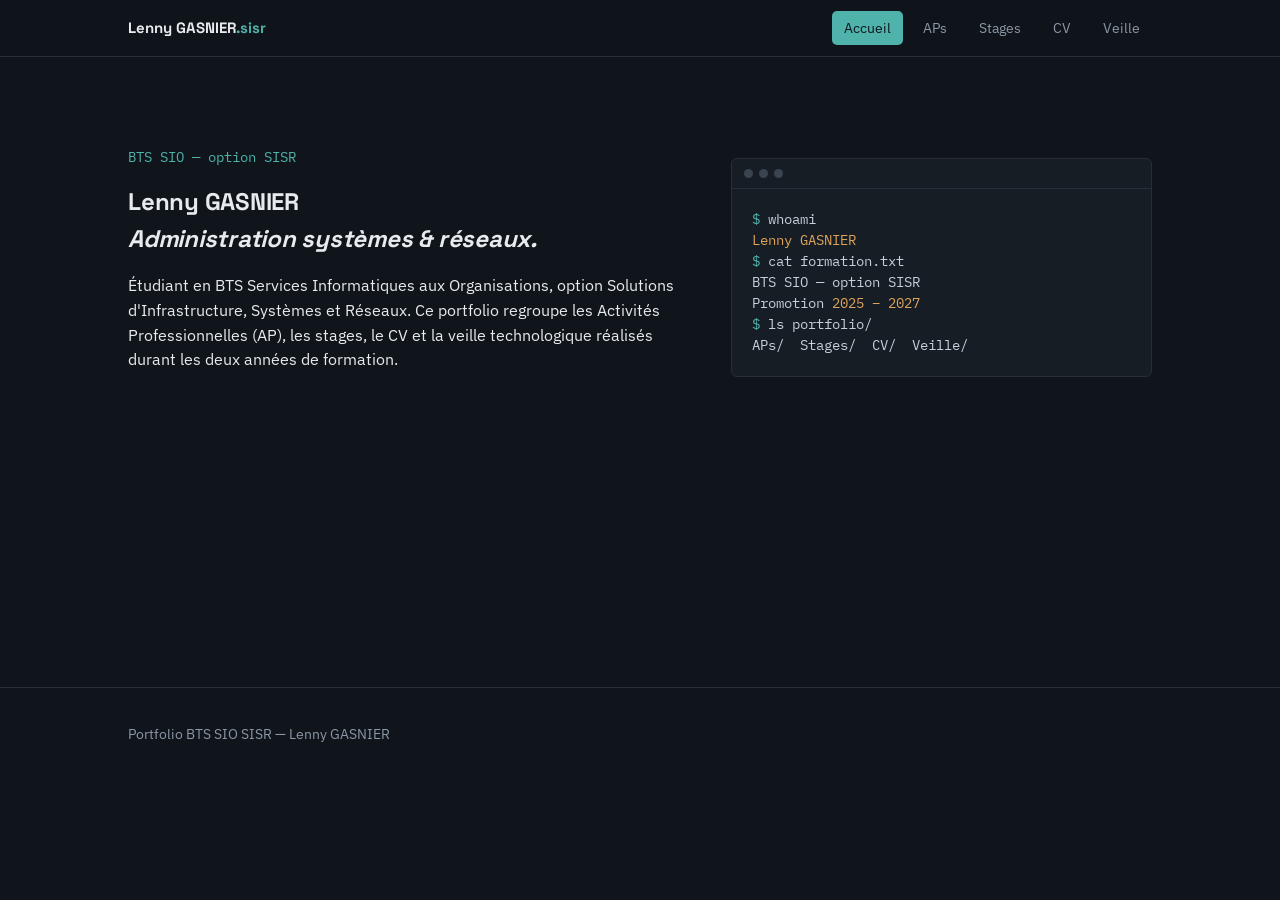
==== index.html @ a981031b "Rename index.html.html to index.html" ====
<!doctype html>
<html lang="fr">
<head>
<meta charset="utf-8">
<meta name="viewport" content="width=device-width, initial-scale=1">
<title>Portfolio SISR — Lenny GASNIER</title>
<link rel="preconnect" href="https://fonts.googleapis.com">
<link rel="preconnect" href="https://fonts.gstatic.com" crossorigin>
<link href="https://fonts.googleapis.com/css2?family=Space+Grotesk:wght@500;700&family=IBM+Plex+Sans:wght@400;500;600&family=IBM+Plex+Mono:wght@400;500&display=swap" rel="stylesheet">
<link rel="stylesheet" href="cssbrouillon.css">
</head>
<body>

<nav>
  <div class="wrap">
    <div class="brand">Lenny GASNIER<span>.sisr</span></div>
    <ul>
      <li><button class="tab active" data-view="accueil">Accueil</button></li>
      <li><button class="tab" data-view="aps">APs</button></li>
      <li><button class="tab" data-view="stages">Stages</button></li>
      <li><button class="tab" data-view="cv">CV</button></li>
      <li><button class="tab" data-view="veille">Veille</button></li>
    </ul>
  </div>
</nav>

<main class="wrap">

  <!-- ACCUEIL -->
  <section id="view-accueil" class="view active">
    <div class="hero-grid">
      <div>
        <div class="hero-eyebrow mono">BTS SIO — option SISR</div>
        <h1>Lenny GASNIER<br><em>Administration systèmes &amp; réseaux.</em></h1>
        <p class="lead">Étudiant en BTS Services Informatiques aux Organisations, option Solutions d'Infrastructure, Systèmes et Réseaux. Ce portfolio regroupe les Activités Professionnelles (AP), les stages, le CV et la veille technologique réalisés durant les deux années de formation.</p>
      </div>
      <div class="terminal">
        <div class="terminal-bar"><span></span><span></span><span></span></div>
        <pre><span class="k">$</span> whoami
<span class="v">Lenny GASNIER</span>
<span class="k">$</span> cat formation.txt
BTS SIO — option SISR
Promotion <span class="v">2025 – 2027</span>
<span class="k">$</span> ls portfolio/
APs/  Stages/  CV/  Veille/</pre>
      </div>
    </div>
  </section>

  <!-- APs -->
  <section id="view-aps" class="view">
    <div id="aps-list">
      <div class="section-head">
        <h2>Activités Professionnelles</h2>
        <span class="count mono" id="aps-count"></span>
      </div>
      <div class="tag-grid" id="aps-grid"></div>
    </div>
    <div id="aps-detail" class="detail">
      <button class="back-btn" data-back="aps-list">← Retour aux APs</button>
      <div id="aps-detail-content"></div>
    </div>
  </section>

  <!-- STAGES -->
  <section id="view-stages" class="view">
    <div id="stages-list">
      <div class="section-head">
        <h2>Stages</h2>
        <span class="count mono" id="stages-count"></span>
      </div>
      <div class="tag-grid" id="stages-grid"></div>
    </div>
    <div id="stages-detail" class="detail">
      <button class="back-btn" data-back="stages-list">← Retour aux stages</button>
      <div id="stages-detail-content"></div>
    </div>
  </section>

  <!-- CV -->
  <section id="view-cv" class="view">
    <div class="section-head"><h2>CV</h2></div>
    <div class="placeholder-box">
      Emplacement réservé pour le CV.<br>
      <a href="docs/cv_lenny_gasnier.pdf" download>Télécharger le CV (PDF)</a>
    </div>
  </section>

  <!-- VEILLE -->
  <section id="view-veille" class="view">
    <div class="section-head">
      <h2>Veille technologique</h2>
      <span class="count mono">thèmes à compléter</span>
    </div>
    <div class="veille-grid">
      <div class="veille-card"><h3>Thème 1 — à définir</h3></div>
      <div class="veille-card"><h3>Thème 2 — à définir</h3></div>
      <div class="veille-card"><h3>Thème 3 — à définir</h3></div>
    </div>
  </section>

</main>

<footer>
  <div class="wrap">
    <span>Portfolio BTS SIO SISR — Lenny GASNIER</span>
  </div>
</footer>

<script src="jsbrouillon.js"></script>
</body>
</html>
---- cssbrouillon.css ----
:root{
  --bg:#10151b; --panel:#161d25; --panel-2:#1b232c;
  --text:#e7eaee; --muted:#8b97a5;
  --accent:#4fb3ac; --accent-soft:#4fb3ac26; --amber:#e0a458;
  --line:#262e38; --radius:6px;
}
*{box-sizing:border-box;}
body{margin:0;background:var(--bg);color:var(--text);font-family:'IBM Plex Sans',sans-serif;line-height:1.55;}
h1,h2,h3{font-family:'Space Grotesk',sans-serif;margin:0;letter-spacing:-0.01em;}
.mono{font-family:'IBM Plex Mono',monospace;}
a{color:var(--accent);text-decoration:none;}
a:hover{text-decoration:underline;}
.wrap{max-width:1080px;margin:0 auto;padding:0 28px;}

/* NAV */
nav{position:sticky;top:0;z-index:20;background:rgba(16,21,27,.92);backdrop-filter:blur(6px);border-bottom:1px solid var(--line);}
nav .wrap{display:flex;align-items:center;justify-content:space-between;height:56px;}
nav .brand{font-family:'Space Grotesk';font-weight:700;font-size:15px;}
nav .brand span{color:var(--accent);}
nav ul{list-style:none;display:flex;gap:8px;margin:0;padding:0;}
nav button.tab{
  background:none;border:none;color:var(--muted);font-family:'IBM Plex Sans';
  font-size:14px;cursor:pointer;padding:8px 12px;border-radius:5px;
}
nav button.tab:hover{color:var(--text);}
nav button.tab.active{color:var(--bg);background:var(--accent);}

main{min-height:70vh;}
.view{display:none;padding:56px 0 72px;}
.view.active{display:block;}

/* HERO (accueil) */
.hero-grid{display:grid;grid-template-columns:1.3fr 1fr;gap:56px;align-items:center;padding:34px 0 10px;}
.hero-eyebrow{color:var(--accent);font-size:14px;margin-bottom:14px;}
.hero h1{font-size:42px;line-height:1.15;font-weight:700;}
.hero h1 em{font-style:normal;color:var(--accent);}
.hero p.lead{color:var(--muted);max-width:48ch;margin-top:18px;font-size:16.5px;}
.terminal{background:var(--panel);border:1px solid var(--line);border-radius:var(--radius);overflow:hidden;}
.terminal-bar{display:flex;gap:6px;padding:10px 12px;border-bottom:1px solid var(--line);}
.terminal-bar span{width:9px;height:9px;border-radius:50%;background:#3a4451;}
.terminal pre{margin:0;padding:20px;font-family:'IBM Plex Mono';font-size:13.5px;color:#c7d0d9;white-space:pre-wrap;}
.terminal .k{color:var(--accent);} .terminal .v{color:var(--amber);}

.section-head{display:flex;align-items:baseline;justify-content:space-between;margin-bottom:30px;flex-wrap:wrap;gap:8px;}
.section-head h2{font-size:26px;}
.section-head .count{color:var(--muted);font-size:14px;}

/* TAG GRID (APs / Stages) */
.tag-grid{display:grid;grid-template-columns:repeat(auto-fill,minmax(220px,1fr));gap:14px;}
.tag-card{
  background:var(--panel);border:1px solid var(--line);border-radius:var(--radius);
  padding:20px;cursor:pointer;transition:border-color .15s ease, transform .15s ease;
}
.tag-card:hover{border-color:var(--accent);transform:translateY(-2px);}
.tag-card .num{font-family:'IBM Plex Mono';color:var(--accent);font-size:12.5px;}
.tag-card h3{font-size:16.5px;margin-top:8px;font-weight:500;line-height:1.3;}
.tag-card .period{color:var(--muted);font-size:13px;margin-top:10px;}
.tag-card.empty{border-style:dashed;color:var(--muted);}
.tag-card.empty h3{color:var(--muted);}

/* DETAIL PAGE */
.detail{display:none;}
.detail.active{display:block;}
.back-btn{
  background:none;border:1px solid var(--line);color:var(--muted);font-family:'IBM Plex Mono';
  font-size:13px;padding:8px 14px;border-radius:5px;cursor:pointer;margin-bottom:26px;
}
.back-btn:hover{color:var(--text);border-color:var(--accent);}
.detail-card{background:var(--panel);border:1px solid var(--line);border-radius:var(--radius);padding:32px;}
.detail-card h2{font-size:24px;margin-bottom:6px;}
.detail-card .meta{color:var(--muted);font-size:14px;margin-bottom:26px;}
.detail-block{margin-bottom:22px;}
.detail-block h4{font-size:12.5px;text-transform:uppercase;letter-spacing:.06em;color:var(--accent);margin-bottom:8px;font-family:'IBM Plex Mono';font-weight:500;}
.detail-block p{margin:0;color:#c7d0d9;font-size:14.5px;}
.stack-row{display:flex;flex-wrap:wrap;gap:8px;}
.stack-row span{font-family:'IBM Plex Mono';font-size:12px;background:var(--panel-2);border:1px solid var(--line);padding:4px 9px;border-radius:4px;color:#c7d0d9;}
.detail-grid2{display:grid;grid-template-columns:1fr 1fr;gap:22px;}
@media (max-width:640px){.detail-grid2{grid-template-columns:1fr;}}

/* CV / VEILLE placeholders */
.placeholder-box{
  border:1px dashed var(--line);border-radius:var(--radius);background:var(--panel);
  padding:40px;text-align:center;color:var(--muted);font-size:14.5px;
}
.veille-grid{display:grid;grid-template-columns:repeat(auto-fill,minmax(220px,1fr));gap:14px;}
.veille-card{background:var(--panel);border:1px solid var(--line);border-radius:var(--radius);padding:20px;}
.veille-card h3{font-size:15.5px;font-weight:500;color:var(--muted);}

footer{border-top:1px solid var(--line);padding:36px 0;color:var(--muted);font-size:13.5px;}
footer .wrap{display:flex;justify-content:space-between;flex-wrap:wrap;gap:12px;}

@media (max-width:820px){.hero-grid{grid-template-columns:1fr;}.hero h1{font-size:32px;}nav ul{gap:2px;}nav button.tab{font-size:13px;padding:7px 9px;}}
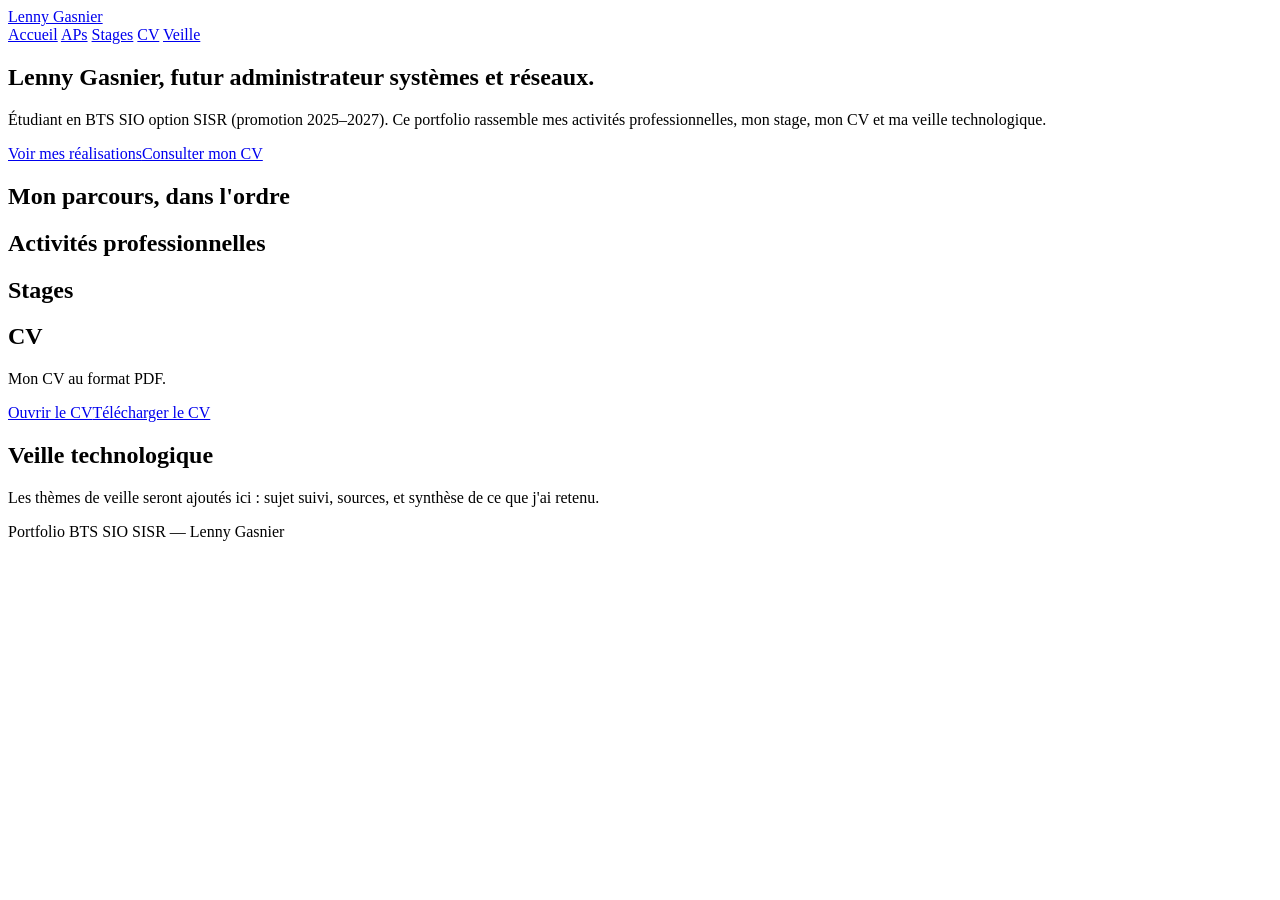
==== commit 140ddbe9: "Update index.html" ====
--- a/index.html
+++ b/index.html
@@ -3,110 +3,66 @@
 <head>
 <meta charset="utf-8">
 <meta name="viewport" content="width=device-width, initial-scale=1">
-<title>Portfolio SISR — Lenny GASNIER</title>
+<title>Portfolio SISR — Lenny Gasnier</title>
 <link rel="preconnect" href="https://fonts.googleapis.com">
 <link rel="preconnect" href="https://fonts.gstatic.com" crossorigin>
-<link href="https://fonts.googleapis.com/css2?family=Space+Grotesk:wght@500;700&family=IBM+Plex+Sans:wght@400;500;600&family=IBM+Plex+Mono:wght@400;500&display=swap" rel="stylesheet">
-<link rel="stylesheet" href="cssbrouillon.css">
+<link href="https://fonts.googleapis.com/css2?family=Bricolage+Grotesque:wght@600;800&family=Instrument+Sans:wght@400;500;600&display=swap" rel="stylesheet">
+<link rel="stylesheet" href="cssbrouillon2.css">
 </head>
 <body>
-
-<nav>
-  <div class="wrap">
-    <div class="brand">Lenny GASNIER<span>.sisr</span></div>
-    <ul>
-      <li><button class="tab active" data-view="accueil">Accueil</button></li>
-      <li><button class="tab" data-view="aps">APs</button></li>
-      <li><button class="tab" data-view="stages">Stages</button></li>
-      <li><button class="tab" data-view="cv">CV</button></li>
-      <li><button class="tab" data-view="veille">Veille</button></li>
-    </ul>
+<header class="top">
+  <div class="wrap bar">
+    <a class="brand" href="#accueil">Lenny Gasnier</a>
+    <nav aria-label="Navigation principale">
+      <a href="#accueil" data-view="accueil">Accueil</a>
+      <a href="#aps" data-view="aps">APs</a>
+      <a href="#stages" data-view="stages">Stages</a>
+      <a href="#cv" data-view="cv">CV</a>
+      <a href="#veille" data-view="veille">Veille</a>
+    </nav>
   </div>
-</nav>
+</header>
 
 <main class="wrap">
-
-  <!-- ACCUEIL -->
-  <section id="view-accueil" class="view active">
-    <div class="hero-grid">
+  <section id="view-accueil" class="view">
+    <div class="hero">
       <div>
-        <div class="hero-eyebrow mono">BTS SIO — option SISR</div>
-        <h1>Lenny GASNIER<br><em>Administration systèmes &amp; réseaux.</em></h1>
-        <p class="lead">Étudiant en BTS Services Informatiques aux Organisations, option Solutions d'Infrastructure, Systèmes et Réseaux. Ce portfolio regroupe les Activités Professionnelles (AP), les stages, le CV et la veille technologique réalisés durant les deux années de formation.</p>
+        <h1>Lenny Gasnier, futur administrateur systèmes et réseaux.</h1>
+        <p class="lead">Étudiant en BTS SIO option SISR (promotion 2025–2027). Ce portfolio rassemble mes activités professionnelles, mon stage, mon CV et ma veille technologique.</p>
+        <p class="actions"><a class="btn" href="#aps">Voir mes réalisations</a><a class="btn ghost" href="#cv">Consulter mon CV</a></p>
       </div>
-      <div class="terminal">
-        <div class="terminal-bar"><span></span><span></span><span></span></div>
-        <pre><span class="k">$</span> whoami
-<span class="v">Lenny GASNIER</span>
-<span class="k">$</span> cat formation.txt
-BTS SIO — option SISR
-Promotion <span class="v">2025 – 2027</span>
-<span class="k">$</span> ls portfolio/
-APs/  Stages/  CV/  Veille/</pre>
-      </div>
+      <aside class="route-card" aria-labelledby="route-t">
+        <h2 id="route-t">Mon parcours, dans l'ordre</h2>
+        <ol class="route" id="route"></ol>
+      </aside>
     </div>
   </section>
 
-  <!-- APs -->
   <section id="view-aps" class="view">
-    <div id="aps-list">
-      <div class="section-head">
-        <h2>Activités Professionnelles</h2>
-        <span class="count mono" id="aps-count"></span>
-      </div>
-      <div class="tag-grid" id="aps-grid"></div>
-    </div>
-    <div id="aps-detail" class="detail">
-      <button class="back-btn" data-back="aps-list">← Retour aux APs</button>
-      <div id="aps-detail-content"></div>
+    <h2 class="page-t">Activités professionnelles</h2>
+    <div class="split"><ul class="list" id="aps-list"></ul><article class="detail" id="aps-detail" tabindex="-1"></article></div>
+  </section>
+
+  <section id="view-stages" class="view">
+    <h2 class="page-t">Stages</h2>
+    <div class="split"><ul class="list" id="stages-list"></ul><article class="detail" id="stages-detail" tabindex="-1"></article></div>
+  </section>
+
+  <section id="view-cv" class="view">
+    <h2 class="page-t">CV</h2>
+    <div class="detail">
+      <p>Mon CV au format PDF.</p>
+      <p class="docs"><a href="docenpdf/cv_lenny_gasnier.pdf" target="_blank" rel="noopener noreferrer">Ouvrir le CV</a><a href="docenpdf/cv_lenny_gasnier.pdf" download>Télécharger le CV</a></p>
     </div>
   </section>
 
-  <!-- STAGES -->
-  <section id="view-stages" class="view">
-    <div id="stages-list">
-      <div class="section-head">
-        <h2>Stages</h2>
-        <span class="count mono" id="stages-count"></span>
-      </div>
-      <div class="tag-grid" id="stages-grid"></div>
-    </div>
-    <div id="stages-detail" class="detail">
-      <button class="back-btn" data-back="stages-list">← Retour aux stages</button>
-      <div id="stages-detail-content"></div>
-    </div>
+  <section id="view-veille" class="view">
+    <h2 class="page-t">Veille technologique</h2>
+    <div class="detail"><p>Les thèmes de veille seront ajoutés ici : sujet suivi, sources, et synthèse de ce que j'ai retenu.</p></div>
   </section>
-
-  <!-- CV -->
-  <section id="view-cv" class="view">
-    <div class="section-head"><h2>CV</h2></div>
-    <div class="placeholder-box">
-      Emplacement réservé pour le CV.<br>
-      <a href="docs/cv_lenny_gasnier.pdf" download>Télécharger le CV (PDF)</a>
-    </div>
-  </section>
-
-  <!-- VEILLE -->
-  <section id="view-veille" class="view">
-    <div class="section-head">
-      <h2>Veille technologique</h2>
-      <span class="count mono">thèmes à compléter</span>
-    </div>
-    <div class="veille-grid">
-      <div class="veille-card"><h3>Thème 1 — à définir</h3></div>
-      <div class="veille-card"><h3>Thème 2 — à définir</h3></div>
-      <div class="veille-card"><h3>Thème 3 — à définir</h3></div>
-    </div>
-  </section>
-
 </main>
 
-<footer>
-  <div class="wrap">
-    <span>Portfolio BTS SIO SISR — Lenny GASNIER</span>
-  </div>
-</footer>
-
-<script src="jsbrouillon.js"></script>
+<footer><div class="wrap">Portfolio BTS SIO SISR — Lenny Gasnier</div></footer>
+<script src="jsbrouillon2.js"></script>
 </body>
 </html>
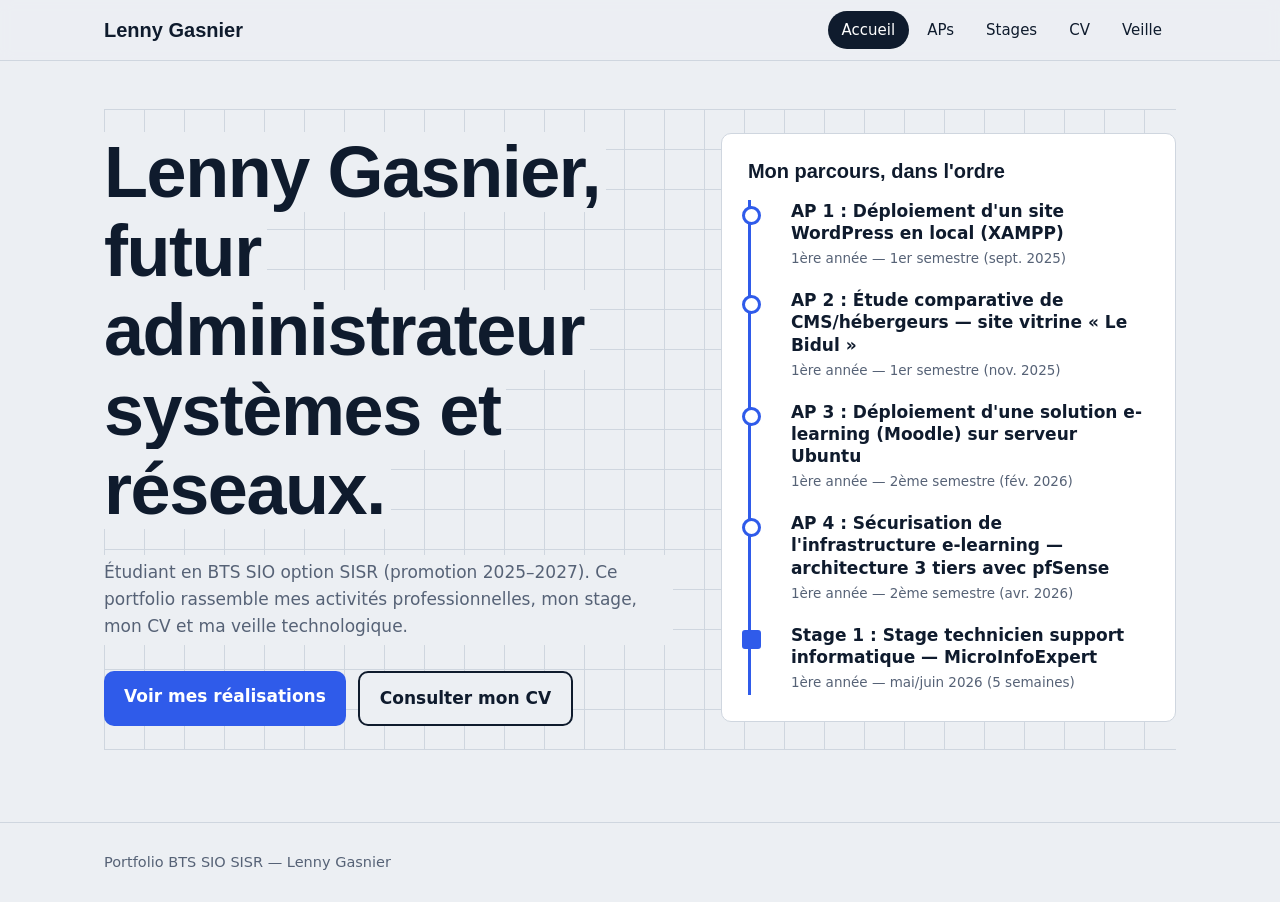
==== commit c8011695: "Update index.html" ====
--- a/index.html
+++ b/index.html
@@ -7,7 +7,7 @@
 <link rel="preconnect" href="https://fonts.googleapis.com">
 <link rel="preconnect" href="https://fonts.gstatic.com" crossorigin>
 <link href="https://fonts.googleapis.com/css2?family=Bricolage+Grotesque:wght@600;800&family=Instrument+Sans:wght@400;500;600&display=swap" rel="stylesheet">
-<link rel="stylesheet" href="cssbrouillon2.css">
+<link rel="stylesheet" href="cssbrouillon.css">
 </head>
 <body>
 <header class="top">
@@ -63,6 +63,6 @@
 </main>
 
 <footer><div class="wrap">Portfolio BTS SIO SISR — Lenny Gasnier</div></footer>
-<script src="jsbrouillon2.js"></script>
+<script src="jsbrouillon.js"></script>
 </body>
 </html>
--- a/cssbrouillon.css
+++ b/cssbrouillon.css
@@ -0,0 +1,81 @@
+:root{
+  --bg:#eceff3; --ink:#0f1b2d; --mute:#566276; --panel:#fff; --line:#cfd6df;
+  --blue:#2f5bea; --blue-d:#2246c4; --wash:#e3e9ff; --r:10px;
+}
+*{box-sizing:border-box}
+html{scroll-behavior:smooth}
+body{margin:0;background:var(--bg);color:var(--ink);font:400 17px/1.6 'Instrument Sans',system-ui,sans-serif}
+h1,h2,h3{font-family:'Bricolage Grotesque',sans-serif;line-height:1.1;margin:0}
+a{color:var(--blue-d)}
+:focus-visible{outline:3px solid var(--blue);outline-offset:2px}
+.wrap{max-width:1120px;margin:0 auto;padding:0 24px}
+
+/* En-tête */
+.top{position:sticky;top:0;z-index:10;background:rgba(236,239,243,.94);backdrop-filter:blur(6px);border-bottom:1px solid var(--line)}
+.bar{display:flex;align-items:center;justify-content:space-between;gap:16px;min-height:60px;flex-wrap:wrap}
+.brand{font:800 20px 'Bricolage Grotesque',sans-serif;color:var(--ink);text-decoration:none}
+nav{display:flex;gap:4px;flex-wrap:wrap}
+nav a{color:var(--ink);text-decoration:none;padding:7px 14px;border-radius:99px;font-weight:500;font-size:15px}
+nav a:hover{background:var(--wash)}
+nav a.on{background:var(--ink);color:#fff}
+
+.view{display:none;padding:48px 0 72px}
+.view.on{display:block}
+.page-t{font-size:clamp(28px,4vw,40px);margin-bottom:28px}
+
+/* Accueil : fond en grille, comme un plan réseau */
+.hero{display:grid;grid-template-columns:1.25fr 1fr;gap:48px;align-items:start;padding:24px 0;
+  background:linear-gradient(var(--line) 1px,transparent 1px) 0 0/40px 40px,linear-gradient(90deg,var(--line) 1px,transparent 1px) 0 0/40px 40px;
+  background-color:transparent;-webkit-mask-image:none}
+.hero h1{font-size:clamp(38px,6.4vw,72px);font-weight:800;letter-spacing:-.02em;background:var(--bg);display:inline;box-decoration-break:clone;-webkit-box-decoration-break:clone;padding:0 6px 0 0}
+.lead{max-width:56ch;margin:26px 0;color:var(--mute);background:var(--bg);display:inline-block;padding:4px 8px 4px 0}
+.actions{display:flex;gap:12px;flex-wrap:wrap;margin:0}
+.btn{display:inline-block;background:var(--blue);color:#fff;text-decoration:none;font-weight:600;padding:12px 20px;border-radius:var(--r)}
+.btn:hover{background:var(--blue-d)}
+.btn.ghost{background:var(--bg);color:var(--ink);border:2px solid var(--ink)}
+.btn.ghost:hover{background:var(--wash)}
+
+.route-card{background:var(--panel);border:1px solid var(--line);border-radius:var(--r);padding:26px}
+.route-card h2{font-size:20px;margin-bottom:18px}
+.route{list-style:none;margin:0;padding:0 0 0 22px;border-left:3px solid var(--blue)}
+.route li{position:relative;padding:0 0 18px 18px}
+.route li:last-child{padding-bottom:0}
+.route li::before{content:"";position:absolute;left:-31px;top:6px;width:13px;height:13px;border-radius:50%;background:var(--panel);border:3px solid var(--blue)}
+.route li.stage::before{background:var(--blue);border-radius:3px}
+.route a{color:var(--ink);text-decoration:none;font-weight:600;line-height:1.3;display:block}
+.route a:hover{color:var(--blue-d);text-decoration:underline}
+.route small{color:var(--mute);font-size:13.5px}
+
+/* AP / Stages : liste à gauche, détail à droite */
+.split{display:grid;grid-template-columns:320px 1fr;gap:28px;align-items:start}
+.list{list-style:none;margin:0;padding:0;display:grid;gap:10px;position:sticky;top:84px}
+.list a{display:block;background:var(--panel);border:1px solid var(--line);border-left:6px solid var(--line);border-radius:var(--r);padding:14px 16px;text-decoration:none;color:var(--ink)}
+.list a:hover{border-left-color:var(--blue)}
+.list a[aria-current=true]{border-color:var(--blue);border-left-color:var(--blue);background:var(--wash)}
+.list b{display:block;font:600 15.5px/1.3 'Instrument Sans'}
+.list small{color:var(--mute);font-size:13.5px}
+
+.detail{background:var(--panel);border:1px solid var(--line);border-radius:var(--r);padding:clamp(22px,4vw,40px);min-width:0}
+.detail h3{font-size:clamp(24px,3vw,32px);font-weight:800;margin:10px 0 6px}
+.tag{display:inline-block;background:var(--ink);color:#fff;font-weight:600;font-size:13.5px;padding:2px 10px;border-radius:99px}
+.when{color:var(--mute);margin:0 0 24px}
+.blk{margin:0 0 26px}
+.blk h4{font:800 18px 'Bricolage Grotesque';margin:0 0 8px}
+.blk p{margin:0;max-width:70ch}
+.chips{display:flex;flex-wrap:wrap;gap:8px;list-style:none;margin:0;padding:0}
+.chips li{background:var(--wash);color:var(--ink);padding:3px 11px;border-radius:99px;font-size:14.5px}
+.skills{margin:0;padding-left:20px}
+.docs{display:flex;flex-wrap:wrap;gap:10px;margin:0}
+.docs br{display:none}
+.docs a{display:inline-block;border:2px solid var(--blue);border-radius:var(--r);padding:8px 14px;font-weight:500;text-decoration:none;background:#fff}
+.docs a:hover{background:var(--blue);color:#fff}
+.pager{display:flex;justify-content:space-between;gap:12px;border-top:1px solid var(--line);padding-top:18px;margin-top:8px}
+.pager a{font-weight:600}
+
+footer{border-top:1px solid var(--line);padding:28px 0;color:var(--mute);font-size:14.5px}
+
+@media (max-width:860px){
+  .hero,.split{grid-template-columns:1fr}
+  .list{position:static}
+}
+@media (prefers-reduced-motion:reduce){html{scroll-behavior:auto}}
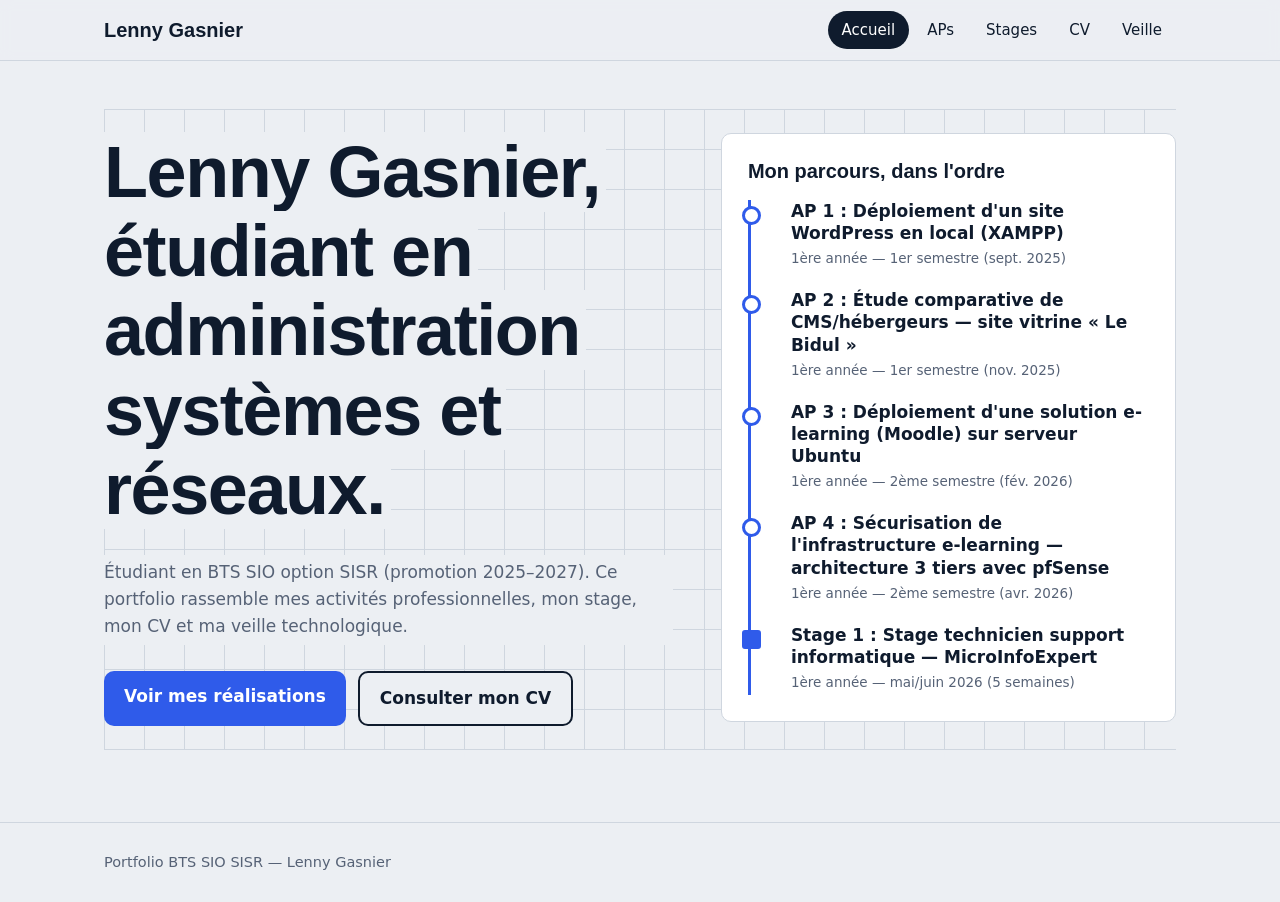
==== commit bf92cac3: "Update index.html" ====
--- a/index.html
+++ b/index.html
@@ -27,7 +27,7 @@
   <section id="view-accueil" class="view">
     <div class="hero">
       <div>
-        <h1>Lenny Gasnier, futur administrateur systèmes et réseaux.</h1>
+        <h1>Lenny Gasnier, étudiant en administration systèmes et réseaux.</h1>
         <p class="lead">Étudiant en BTS SIO option SISR (promotion 2025–2027). Ce portfolio rassemble mes activités professionnelles, mon stage, mon CV et ma veille technologique.</p>
         <p class="actions"><a class="btn" href="#aps">Voir mes réalisations</a><a class="btn ghost" href="#cv">Consulter mon CV</a></p>
       </div>
--- a/cssbrouillon.css
+++ b/cssbrouillon.css
@@ -26,7 +26,7 @@
 /* Accueil : fond en grille, comme un plan réseau */
 .hero{display:grid;grid-template-columns:1.25fr 1fr;gap:48px;align-items:start;padding:24px 0;
   background:linear-gradient(var(--line) 1px,transparent 1px) 0 0/40px 40px,linear-gradient(90deg,var(--line) 1px,transparent 1px) 0 0/40px 40px;
-  background-color:transparent;-webkit-mask-image:none}
+}
 .hero h1{font-size:clamp(38px,6.4vw,72px);font-weight:800;letter-spacing:-.02em;background:var(--bg);display:inline;box-decoration-break:clone;-webkit-box-decoration-break:clone;padding:0 6px 0 0}
 .lead{max-width:56ch;margin:26px 0;color:var(--mute);background:var(--bg);display:inline-block;padding:4px 8px 4px 0}
 .actions{display:flex;gap:12px;flex-wrap:wrap;margin:0}
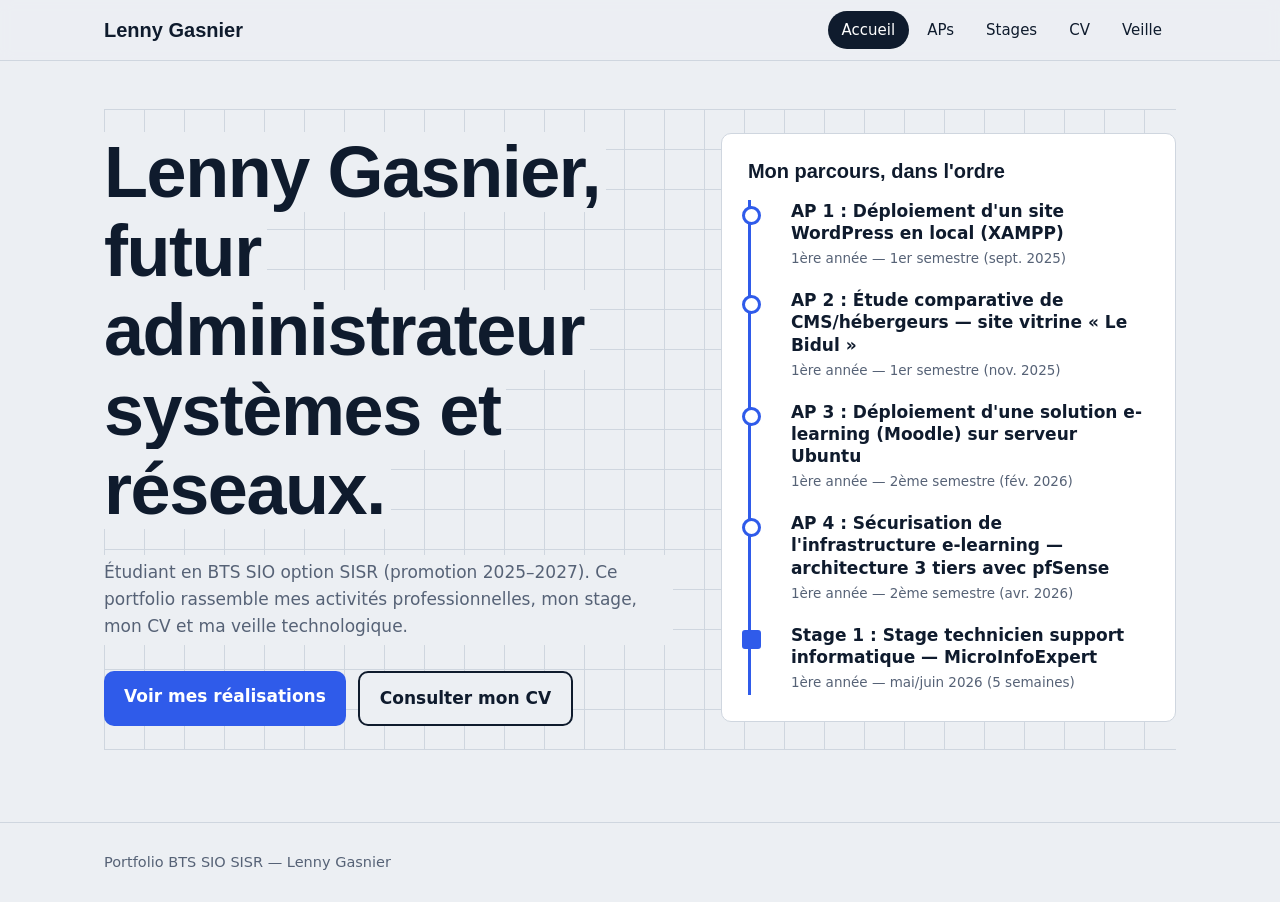
==== commit 0e51589c: "Update index.html" ====
--- a/index.html
+++ b/index.html
@@ -27,7 +27,7 @@
   <section id="view-accueil" class="view">
     <div class="hero">
       <div>
-        <h1>Lenny Gasnier, étudiant en administration systèmes et réseaux.</h1>
+        <h1>Lenny Gasnier, futur administrateur systèmes et réseaux.</h1>
         <p class="lead">Étudiant en BTS SIO option SISR (promotion 2025–2027). Ce portfolio rassemble mes activités professionnelles, mon stage, mon CV et ma veille technologique.</p>
         <p class="actions"><a class="btn" href="#aps">Voir mes réalisations</a><a class="btn ghost" href="#cv">Consulter mon CV</a></p>
       </div>
@@ -51,7 +51,7 @@
   <section id="view-cv" class="view">
     <h2 class="page-t">CV</h2>
     <div class="detail">
-      <p>Mon CV au format PDF.</p>
+      <iframe class="cv-embed" src="docenpdf/cv_lenny_gasnier.pdf" title="CV de Lenny Gasnier"></iframe>
       <p class="docs"><a href="docenpdf/cv_lenny_gasnier.pdf" target="_blank" rel="noopener noreferrer">Ouvrir le CV</a><a href="docenpdf/cv_lenny_gasnier.pdf" download>Télécharger le CV</a></p>
     </div>
   </section>
